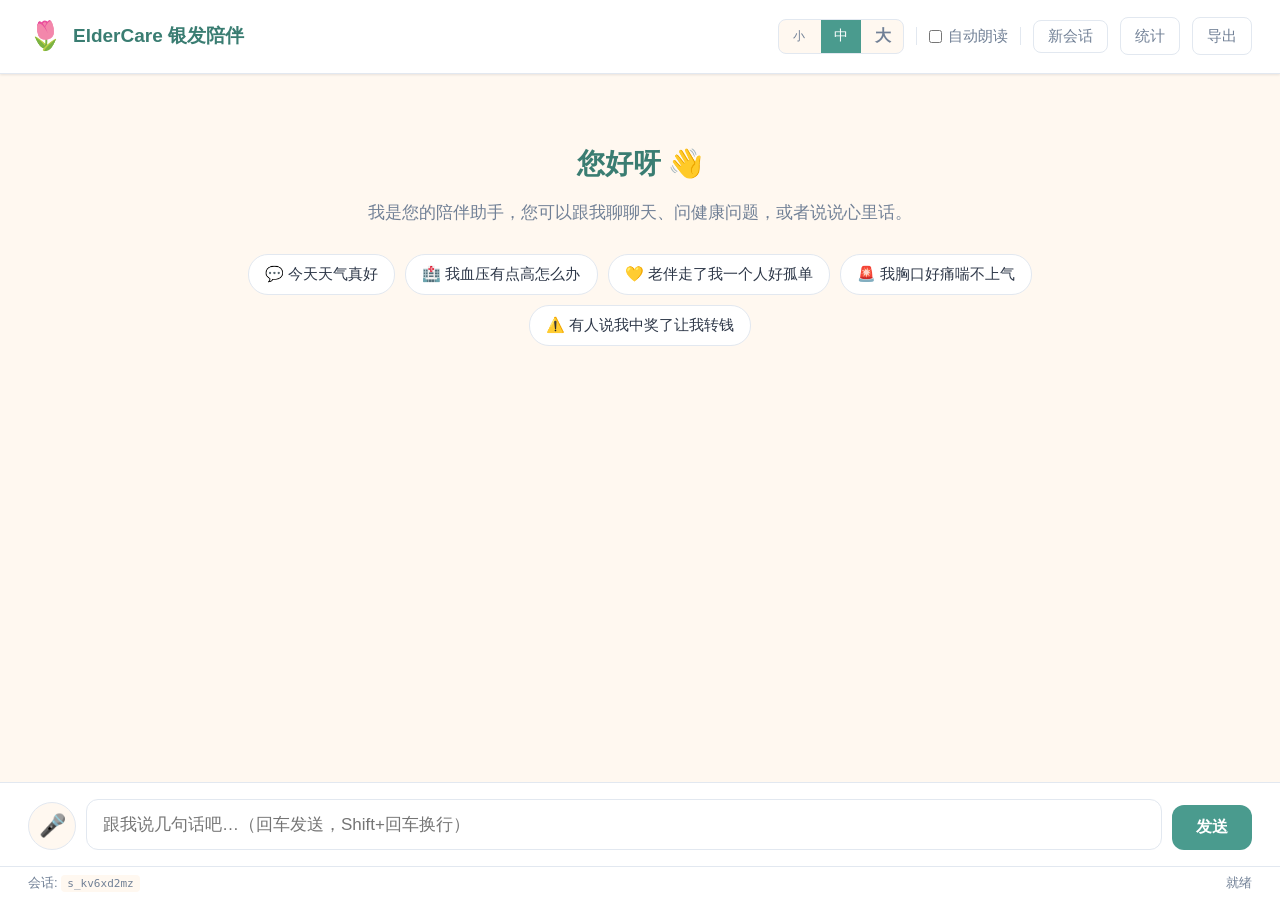
==== static/index.html @ 2fe9c78f "ElderCare 银发陪伴智能体: 初始公开版本" ====
<!DOCTYPE html>
<html lang="zh-CN">
<head>
  <meta charset="UTF-8" />
  <meta name="viewport" content="width=device-width, initial-scale=1.0" />
  <title>ElderCare 银发陪伴智能体</title>
  <link rel="stylesheet" href="/static/style.css" />
</head>
<body>
  <header class="topbar">
    <div class="brand">
      <span class="brand-emoji">🌷</span>
      <span class="brand-name">ElderCare 银发陪伴</span>
    </div>
    <div class="topbar-actions">
      <div class="font-toggle" role="group" aria-label="字号">
        <button data-size="15" title="小字号">小</button>
        <button data-size="17" class="active" title="标准">中</button>
        <button data-size="21" title="大字号">大</button>
      </div>
      <span class="sep"></span>
      <label class="toggle">
        <input type="checkbox" id="autoSpeak" />
        <span>自动朗读</span>
      </label>
      <span class="sep"></span>
      <button class="btn-ghost" id="resetBtn" title="开始新会话">新会话</button>
      <a class="btn-ghost" href="/admin/stats" target="_blank">统计</a>
      <a class="btn-ghost" href="/admin/export_excel" target="_blank">导出</a>
    </div>
  </header>

  <main class="chat-area" id="chatArea">
    <div class="welcome">
      <h1>您好呀 👋</h1>
      <p>我是您的陪伴助手，您可以跟我聊聊天、问健康问题，或者说说心里话。</p>
      <div class="examples">
        <button class="example-chip" data-msg="今天天气真好">💬 今天天气真好</button>
        <button class="example-chip" data-msg="我血压有点高怎么办">🏥 我血压有点高怎么办</button>
        <button class="example-chip" data-msg="老伴走了我一个人好孤单">💛 老伴走了我一个人好孤单</button>
        <button class="example-chip" data-msg="我胸口好痛喘不上气">🚨 我胸口好痛喘不上气</button>
        <button class="example-chip" data-msg="有人打电话说我中奖了让我转5000块手续费">⚠️ 有人说我中奖了让我转钱</button>
      </div>
    </div>
  </main>

  <footer class="composer">
    <button class="mic-btn" id="micBtn" title="按住说话">
      <span id="micIcon">🎤</span>
    </button>
    <textarea
      id="input"
      placeholder="跟我说几句话吧…（回车发送，Shift+回车换行）"
      rows="1"
    ></textarea>
    <button class="send-btn" id="sendBtn">发送</button>
  </footer>

  <div class="status-bar">
    <span>会话: <code id="sessionLabel">-</code></span>
    <span id="statusText">就绪</span>
  </div>

  <script src="/static/app.js"></script>
</body>
</html>
---- static/style.css ----
/* ============ 全局 ============ */
:root {
  --bg: #FFF8F0;
  --surface: #FFFFFF;
  --primary: #4A9B8E;
  --primary-dark: #3A7D72;
  --text: #2D3748;
  --text-soft: #718096;
  --border: #E2E8F0;
  --user-bubble: #DDF1ED;
  --shadow-sm: 0 1px 2px rgba(0,0,0,0.04), 0 1px 3px rgba(0,0,0,0.06);
  --shadow-md: 0 4px 6px rgba(0,0,0,0.05), 0 10px 15px rgba(0,0,0,0.08);

  /* 五类意图配色 */
  --c-chat: #94A3B8;
  --c-health: #3B82F6;
  --c-psych-low: #8B5CF6;
  --c-psych-mid: #A855F7;
  --c-psych-high: #DC2626;
  --c-emergency: #EF4444;
  --c-fraud: #F97316;

  /* 用户可调字号（小/中/大切换） */
  --reading-size: 17px;
}

* { box-sizing: border-box; margin: 0; padding: 0; }

body {
  background: var(--bg);
  color: var(--text);
  font-family: -apple-system, BlinkMacSystemFont, "PingFang SC", "Microsoft YaHei", sans-serif;
  font-size: var(--reading-size);
  line-height: 1.6;
  height: 100vh;
  display: flex;
  flex-direction: column;
}

button { font-family: inherit; cursor: pointer; border: none; background: none; }
code { font-family: ui-monospace, "SF Mono", "Cascadia Code", monospace; font-size: 0.85em; }

/* ============ 顶部栏 ============ */
.topbar {
  display: flex;
  align-items: center;
  justify-content: space-between;
  padding: 14px 28px;
  background: var(--surface);
  border-bottom: 1px solid var(--border);
  box-shadow: var(--shadow-sm);
  flex-shrink: 0;
}

.brand { display: flex; align-items: center; gap: 10px; }
.brand-emoji { font-size: 28px; }
.brand-name { font-size: 19px; font-weight: 600; color: var(--primary-dark); }

.topbar-actions { display: flex; align-items: center; gap: 12px; }
.toggle { display: flex; align-items: center; gap: 6px; color: var(--text-soft); font-size: 15px; user-select: none; cursor: pointer; }
.sep { width: 1px; height: 18px; background: var(--border); }

.btn-ghost {
  padding: 6px 14px;
  border: 1px solid var(--border);
  border-radius: 8px;
  color: var(--text-soft);
  text-decoration: none;
  font-size: 15px;
  transition: all 0.15s;
}
.btn-ghost:hover { background: var(--bg); color: var(--primary); border-color: var(--primary); }

/* ============ 聊天区 ============ */
.chat-area {
  flex: 1;
  overflow-y: auto;
  padding: 28px;
  max-width: 900px;
  width: 100%;
  margin: 0 auto;
}

.welcome {
  text-align: center;
  padding: 40px 20px;
}
.welcome h1 { font-size: calc(var(--reading-size) * 1.65); color: var(--primary-dark); margin-bottom: 12px; }
.welcome p { font-size: var(--reading-size); color: var(--text-soft); margin-bottom: 28px; }
.examples { display: flex; flex-wrap: wrap; gap: 10px; justify-content: center; }
.example-chip {
  padding: 10px 16px;
  background: var(--surface);
  border: 1px solid var(--border);
  border-radius: 20px;
  color: var(--text);
  font-size: calc(var(--reading-size) - 2px);
  transition: all 0.15s;
}
.example-chip:hover { border-color: var(--primary); color: var(--primary); box-shadow: var(--shadow-sm); }

/* 单条消息 */
.msg { display: flex; gap: 12px; margin-bottom: 24px; }
.msg.user { flex-direction: row-reverse; }
.avatar {
  width: 40px; height: 40px; flex-shrink: 0;
  border-radius: 50%;
  background: var(--surface);
  display: flex; align-items: center; justify-content: center;
  font-size: 22px;
  box-shadow: var(--shadow-sm);
}
.bubble {
  max-width: 75%;
  padding: 14px 18px;
  border-radius: 16px;
  background: var(--surface);
  box-shadow: var(--shadow-sm);
  word-break: break-word;
  white-space: pre-wrap;
}
.msg.user .bubble { background: var(--user-bubble); }

/* 意图徽章 */
.intent-row { display: flex; flex-wrap: wrap; gap: 8px; margin-bottom: 8px; align-items: center; }
.badge {
  display: inline-flex; align-items: center; gap: 4px;
  padding: 3px 10px;
  border-radius: 999px;
  font-size: 13px;
  font-weight: 600;
  color: white;
}
.badge.CHAT      { background: var(--c-chat); }
.badge.HEALTH    { background: var(--c-health); }
.badge.PSYCH     { background: var(--c-psych-low); }
.badge.PSYCH.mid { background: var(--c-psych-mid); }
.badge.PSYCH.high { background: var(--c-psych-high); }
.badge.EMERGENCY { background: var(--c-emergency); }
.badge.FRAUD     { background: var(--c-fraud); }

.log-tag {
  font-size: 12px;
  padding: 2px 8px;
  border-radius: 6px;
  font-weight: 600;
}
.log-tag.INFO  { background: #E5E7EB; color: #4B5563; }
.log-tag.WARN  { background: #FEF3C7; color: #92400E; }
.log-tag.ALERT { background: #FEE2E2; color: #B91C1C; }

.alert-banner {
  margin-bottom: 8px;
  padding: 8px 12px;
  background: #FEF2F2;
  color: #B91C1C;
  border-left: 3px solid var(--c-emergency);
  border-radius: 6px;
  font-size: 14px;
}

/* 检索结果折叠 */
.retrieved {
  margin-top: 10px;
  border-top: 1px dashed var(--border);
  padding-top: 8px;
}
.retrieved summary {
  cursor: pointer;
  color: var(--text-soft);
  font-size: 13px;
  user-select: none;
  list-style: none;
}
.retrieved summary::before { content: "▸ "; }
.retrieved[open] summary::before { content: "▾ "; }
.retrieved-item {
  margin-top: 8px;
  padding: 8px 10px;
  background: #F8FAFC;
  border-radius: 6px;
  font-size: 14px;
  color: var(--text-soft);
  max-height: 240px;
  overflow-y: auto;
  white-space: pre-wrap;
  word-break: break-word;
  line-height: 1.55;
}
.retrieved-item.citation-flash { max-height: none; }  /* 被引用跳转时撑开看全 */
.retrieved-item .dist { font-size: 12px; color: #94A3B8; margin-left: 6px; }

/* 流式光标 */
.cursor { display: inline-block; width: 2px; height: 1em; background: var(--primary); animation: blink 1s infinite; vertical-align: middle; margin-left: 1px; }
@keyframes blink { 50% { opacity: 0; } }

/* 引用徽章 */
.citation {
  display: inline-block;
  cursor: pointer;
  color: white;
  background: var(--primary);
  font-size: 0.72em;
  font-weight: 700;
  padding: 1px 7px;
  border-radius: 10px;
  margin: 0 2px;
  vertical-align: 2px;
  line-height: 1.4;
  transition: transform 0.15s, background 0.15s;
  user-select: none;
}
.citation:hover {
  background: var(--primary-dark);
  transform: scale(1.1);
}

/* 引用跳转后片段闪烁高亮 */
.retrieved-item.citation-flash {
  animation: flashHighlight 1.5s ease-out;
}
@keyframes flashHighlight {
  0%   { background: #FFF3CD; box-shadow: 0 0 0 3px #FFD966; }
  100% { background: #F8FAFC; box-shadow: none; }
}

/* ============ 输入区 ============ */
.composer {
  display: flex;
  gap: 10px;
  align-items: flex-end;
  padding: 16px 28px;
  background: var(--surface);
  border-top: 1px solid var(--border);
  flex-shrink: 0;
}

.mic-btn {
  width: 48px; height: 48px;
  border-radius: 50%;
  background: var(--bg);
  border: 1px solid var(--border);
  font-size: 22px;
  display: flex; align-items: center; justify-content: center;
  transition: all 0.15s;
  flex-shrink: 0;
}
.mic-btn:hover { background: var(--user-bubble); }
.mic-btn.recording { background: var(--c-emergency); border-color: var(--c-emergency); animation: pulse 1s infinite; }
@keyframes pulse { 0%, 100% { box-shadow: 0 0 0 0 rgba(239, 68, 68, 0.5); } 50% { box-shadow: 0 0 0 8px rgba(239, 68, 68, 0); } }

textarea#input {
  flex: 1;
  border: 1px solid var(--border);
  border-radius: 12px;
  padding: 12px 16px;
  font-size: var(--reading-size);
  font-family: inherit;
  resize: none;
  max-height: 120px;
  line-height: 1.5;
  outline: none;
  transition: border-color 0.15s;
}
textarea#input:focus { border-color: var(--primary); }

.send-btn {
  padding: 12px 24px;
  background: var(--primary);
  color: white;
  border-radius: 12px;
  font-size: 16px;
  font-weight: 600;
  transition: background 0.15s;
  flex-shrink: 0;
}
.send-btn:hover { background: var(--primary-dark); }
.send-btn:disabled { background: var(--text-soft); cursor: not-allowed; opacity: 0.6; }

/* ============ 状态栏 ============ */
.status-bar {
  display: flex;
  justify-content: space-between;
  padding: 6px 28px;
  background: var(--surface);
  border-top: 1px solid var(--border);
  font-size: 13px;
  color: var(--text-soft);
  flex-shrink: 0;
}
.status-bar code { background: var(--bg); padding: 2px 6px; border-radius: 4px; }

/* ============ 字号切换 ============ */
.font-toggle {
  display: inline-flex;
  gap: 2px;
  border: 1px solid var(--border);
  border-radius: 8px;
  overflow: hidden;
  background: var(--bg);
}
.font-toggle button {
  padding: 6px 10px;
  font-size: 14px;
  color: var(--text-soft);
  background: transparent;
  transition: all 0.15s;
  min-width: 40px;
}
.font-toggle button:hover { background: var(--surface); color: var(--primary); }
.font-toggle button.active {
  background: var(--primary);
  color: white;
}
.font-toggle button:nth-child(1) { font-size: 12px; }
.font-toggle button:nth-child(2) { font-size: 14px; }
.font-toggle button:nth-child(3) { font-size: 16px; font-weight: 600; }

/* ============ 响应式 / 手机适配 ============ */
@media (max-width: 720px) {
  .topbar {
    padding: 10px 14px;
    flex-direction: column;
    gap: 10px;
    align-items: stretch;
  }
  .brand { justify-content: center; }
  .brand-name { font-size: 17px; }
  .topbar-actions {
    justify-content: center;
    flex-wrap: wrap;
    gap: 8px;
  }
  .sep { display: none; }

  .chat-area { padding: 16px; }
  .welcome { padding: 24px 8px; }
  .welcome h1 { font-size: calc(var(--reading-size) * 1.4); }
  .examples { flex-direction: column; align-items: stretch; }
  .example-chip { width: 100%; text-align: left; }

  .msg { gap: 8px; margin-bottom: 16px; }
  .avatar { width: 36px; height: 36px; font-size: 20px; }
  .bubble { max-width: 82%; padding: 12px 14px; }

  .composer { padding: 10px 12px; gap: 8px; }
  .mic-btn { width: 44px; height: 44px; font-size: 20px; }
  textarea#input { padding: 10px 12px; }
  .send-btn { padding: 10px 16px; font-size: 15px; }

  .status-bar { padding: 4px 14px; font-size: 12px; }
  .status-bar span:first-child { display: none; } /* 隐藏 session 标签节省空间 */
}

@media (max-width: 420px) {
  .toggle span { display: none; }   /* 自动朗读文字隐去，只剩 checkbox */
  .btn-ghost { padding: 5px 10px; font-size: 13px; }
  .font-toggle button { min-width: 32px; padding: 5px 8px; }
}
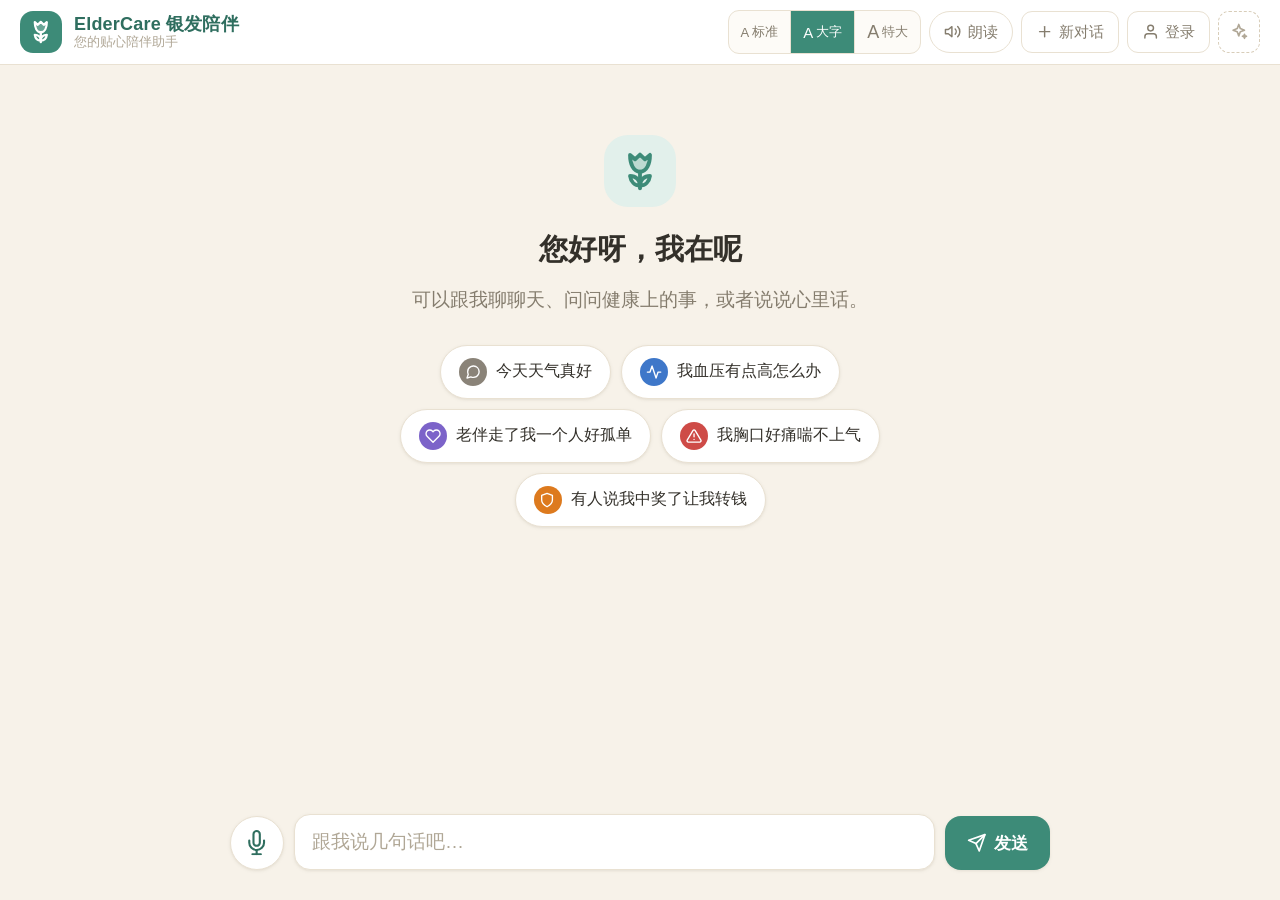
==== commit ec4f76a7: "v0.2: 登录+历史+demo账号、执行轨迹、对比模式、仪表盘、Qwen、多轮检索改写 - 意图分类带对话历史，同时输出 standalone 检索改写（追问不掉链） - 检索/rerank CPU" ====
--- a/static/index.html
+++ b/static/index.html
@@ -7,58 +7,208 @@
   <link rel="stylesheet" href="/static/style.css" />
 </head>
 <body>
-  <header class="topbar">
-    <div class="brand">
-      <span class="brand-emoji">🌷</span>
-      <span class="brand-name">ElderCare 银发陪伴</span>
+  <!-- ============ SVG 图标库（统一描边风格，替代 emoji） ============ -->
+  <svg xmlns="http://www.w3.org/2000/svg" style="display:none" aria-hidden="true">
+    <symbol id="i-blossom" viewBox="0 0 24 24" fill="none" stroke="currentColor" stroke-width="2" stroke-linecap="round" stroke-linejoin="round">
+      <path fill="currentColor" fill-opacity="0.22" d="M6.8 3.6 L9.4 5.9 L12 3.4 L14.6 5.9 L17.2 3.6 C17.2 8.2 15.5 12.4 12 12.4 C8.5 12.4 6.8 8.2 6.8 3.6 Z"/>
+      <path d="M12 12.4 V21"/>
+      <path d="M12 19.6 C12 16.7 9.8 14.6 6.8 14.6 C7.2 17.5 9.2 19.6 12 19.6 Z"/>
+      <path d="M12 19.6 C12 16.7 14.2 14.6 17.2 14.6 C16.8 17.5 14.8 19.6 12 19.6 Z"/>
+    </symbol>
+    <symbol id="i-user" viewBox="0 0 24 24" fill="none" stroke="currentColor" stroke-width="2" stroke-linecap="round" stroke-linejoin="round">
+      <path d="M20 21v-2a4 4 0 0 0-4-4H8a4 4 0 0 0-4 4v2"/><circle cx="12" cy="7" r="4"/>
+    </symbol>
+    <symbol id="i-mic" viewBox="0 0 24 24" fill="none" stroke="currentColor" stroke-width="2" stroke-linecap="round" stroke-linejoin="round">
+      <path d="M12 1a3 3 0 0 0-3 3v8a3 3 0 0 0 6 0V4a3 3 0 0 0-3-3z"/><path d="M19 10v2a7 7 0 0 1-14 0v-2"/><line x1="12" y1="19" x2="12" y2="23"/><line x1="8" y1="23" x2="16" y2="23"/>
+    </symbol>
+    <symbol id="i-send" viewBox="0 0 24 24" fill="none" stroke="currentColor" stroke-width="2" stroke-linecap="round" stroke-linejoin="round">
+      <line x1="22" y1="2" x2="11" y2="13"/><polygon points="22 2 15 22 11 13 2 9 22 2"/>
+    </symbol>
+    <symbol id="i-plus" viewBox="0 0 24 24" fill="none" stroke="currentColor" stroke-width="2" stroke-linecap="round" stroke-linejoin="round">
+      <line x1="12" y1="5" x2="12" y2="19"/><line x1="5" y1="12" x2="19" y2="12"/>
+    </symbol>
+    <symbol id="i-clock" viewBox="0 0 24 24" fill="none" stroke="currentColor" stroke-width="2" stroke-linecap="round" stroke-linejoin="round">
+      <circle cx="12" cy="12" r="10"/><polyline points="12 6 12 12 16 14"/>
+    </symbol>
+    <symbol id="i-logout" viewBox="0 0 24 24" fill="none" stroke="currentColor" stroke-width="2" stroke-linecap="round" stroke-linejoin="round">
+      <path d="M9 21H5a2 2 0 0 1-2-2V5a2 2 0 0 1 2-2h4"/><polyline points="16 17 21 12 16 7"/><line x1="21" y1="12" x2="9" y2="12"/>
+    </symbol>
+    <symbol id="i-close" viewBox="0 0 24 24" fill="none" stroke="currentColor" stroke-width="2" stroke-linecap="round" stroke-linejoin="round">
+      <line x1="18" y1="6" x2="6" y2="18"/><line x1="6" y1="6" x2="18" y2="18"/>
+    </symbol>
+    <symbol id="i-speaker" viewBox="0 0 24 24" fill="none" stroke="currentColor" stroke-width="2" stroke-linecap="round" stroke-linejoin="round">
+      <polygon points="11 5 6 9 2 9 2 15 6 15 11 19 11 5"/><path d="M19.07 4.93a10 10 0 0 1 0 14.14"/><path d="M15.54 8.46a5 5 0 0 1 0 7.07"/>
+    </symbol>
+    <symbol id="i-chart" viewBox="0 0 24 24" fill="none" stroke="currentColor" stroke-width="2" stroke-linecap="round" stroke-linejoin="round">
+      <line x1="18" y1="20" x2="18" y2="10"/><line x1="12" y1="20" x2="12" y2="4"/><line x1="6" y1="20" x2="6" y2="14"/>
+    </symbol>
+    <symbol id="i-download" viewBox="0 0 24 24" fill="none" stroke="currentColor" stroke-width="2" stroke-linecap="round" stroke-linejoin="round">
+      <path d="M21 15v4a2 2 0 0 1-2 2H5a2 2 0 0 1-2-2v-4"/><polyline points="7 10 12 15 17 10"/><line x1="12" y1="15" x2="12" y2="3"/>
+    </symbol>
+    <symbol id="i-alert" viewBox="0 0 24 24" fill="none" stroke="currentColor" stroke-width="2" stroke-linecap="round" stroke-linejoin="round">
+      <path d="M10.29 3.86L1.82 18a2 2 0 0 0 1.71 3h16.94a2 2 0 0 0 1.71-3L13.71 3.86a2 2 0 0 0-3.42 0z"/><line x1="12" y1="9" x2="12" y2="13"/><line x1="12" y1="17" x2="12.01" y2="17"/>
+    </symbol>
+    <symbol id="i-shield" viewBox="0 0 24 24" fill="none" stroke="currentColor" stroke-width="2" stroke-linecap="round" stroke-linejoin="round">
+      <path d="M12 22s8-4 8-10V5l-8-3-8 3v7c0 6 8 10 8 10z"/>
+    </symbol>
+    <symbol id="i-heart" viewBox="0 0 24 24" fill="none" stroke="currentColor" stroke-width="2" stroke-linecap="round" stroke-linejoin="round">
+      <path d="M20.84 4.61a5.5 5.5 0 0 0-7.78 0L12 5.67l-1.06-1.06a5.5 5.5 0 0 0-7.78 7.78l1.06 1.06L12 21.23l7.78-7.78 1.06-1.06a5.5 5.5 0 0 0 0-7.78z"/>
+    </symbol>
+    <symbol id="i-pulse" viewBox="0 0 24 24" fill="none" stroke="currentColor" stroke-width="2" stroke-linecap="round" stroke-linejoin="round">
+      <polyline points="22 12 18 12 15 21 9 3 6 12 2 12"/>
+    </symbol>
+    <symbol id="i-message" viewBox="0 0 24 24" fill="none" stroke="currentColor" stroke-width="2" stroke-linecap="round" stroke-linejoin="round">
+      <path d="M21 11.5a8.38 8.38 0 0 1-.9 3.8 8.5 8.5 0 0 1-7.6 4.7 8.38 8.38 0 0 1-3.8-.9L3 21l1.9-5.7a8.38 8.38 0 0 1-.9-3.8 8.5 8.5 0 0 1 4.7-7.6 8.38 8.38 0 0 1 3.8-.9h.5a8.48 8.48 0 0 1 8 8v.5z"/>
+    </symbol>
+    <symbol id="i-sparkles" viewBox="0 0 24 24" fill="none" stroke="currentColor" stroke-width="2" stroke-linecap="round" stroke-linejoin="round">
+      <path d="M12 3l1.9 5.1L19 10l-5.1 1.9L12 17l-1.9-5.1L5 10l5.1-1.9L12 3z"/><path d="M19 15l.7 1.8 1.8.7-1.8.7L19 20l-.7-1.8-1.8-.7 1.8-.7L19 15z"/>
+    </symbol>
+    <symbol id="i-columns" viewBox="0 0 24 24" fill="none" stroke="currentColor" stroke-width="2" stroke-linecap="round" stroke-linejoin="round">
+      <rect x="3" y="3" width="18" height="18" rx="2"/><line x1="12" y1="3" x2="12" y2="21"/>
+    </symbol>
+    <symbol id="i-route" viewBox="0 0 24 24" fill="none" stroke="currentColor" stroke-width="2" stroke-linecap="round" stroke-linejoin="round">
+      <line x1="6" y1="3" x2="6" y2="15"/><circle cx="18" cy="6" r="3"/><circle cx="6" cy="18" r="3"/><path d="M18 9a9 9 0 0 1-9 9"/>
+    </symbol>
+    <symbol id="i-book" viewBox="0 0 24 24" fill="none" stroke="currentColor" stroke-width="2" stroke-linecap="round" stroke-linejoin="round">
+      <path d="M2 3h6a4 4 0 0 1 4 4v14a3 3 0 0 0-3-3H2z"/><path d="M22 3h-6a4 4 0 0 0-4 4v14a3 3 0 0 1 3-3h7z"/>
+    </symbol>
+    <symbol id="i-chevron" viewBox="0 0 24 24" fill="none" stroke="currentColor" stroke-width="2" stroke-linecap="round" stroke-linejoin="round">
+      <polyline points="6 9 12 15 18 9"/>
+    </symbol>
+    <symbol id="i-check" viewBox="0 0 24 24" fill="none" stroke="currentColor" stroke-width="2" stroke-linecap="round" stroke-linejoin="round">
+      <polyline points="20 6 9 17 4 12"/>
+    </symbol>
+    <symbol id="i-moon" viewBox="0 0 24 24" fill="none" stroke="currentColor" stroke-width="2" stroke-linecap="round" stroke-linejoin="round">
+      <path d="M21 12.79A9 9 0 1 1 11.21 3 7 7 0 0 0 21 12.79z"/>
+    </symbol>
+  </svg>
+
+  <div class="app">
+    <!-- ============ 顶栏 ============ -->
+    <header class="topbar">
+      <div class="brand">
+        <span class="brand-mark"><svg class="icon"><use href="#i-blossom"/></svg></span>
+        <div class="brand-text">
+          <span class="brand-name">ElderCare 银发陪伴</span>
+          <span class="brand-sub">您的贴心陪伴助手</span>
+        </div>
+      </div>
+      <div class="topbar-actions">
+        <div class="font-toggle" role="group" aria-label="字号">
+          <button data-size="17" title="标准字号"><span style="font-size:13px">A</span>标准</button>
+          <button data-size="19" class="active" title="大字号"><span style="font-size:15px">A</span>大字</button>
+          <button data-size="22" title="特大字号"><span style="font-size:18px">A</span>特大</button>
+        </div>
+        <button class="pill-toggle" id="autoSpeakBtn" title="自动朗读回复" aria-pressed="false">
+          <svg class="icon"><use href="#i-speaker"/></svg><span>朗读</span>
+        </button>
+        <button class="btn-ghost" id="resetBtn" title="开始新对话">
+          <svg class="icon"><use href="#i-plus"/></svg><span>新对话</span>
+        </button>
+        <button class="btn-ghost" id="historyBtn" title="历史对话" hidden>
+          <svg class="icon"><use href="#i-clock"/></svg><span>历史</span>
+        </button>
+        <button class="btn-ghost" id="loginBtn" title="登录账号">
+          <svg class="icon"><use href="#i-user"/></svg><span>登录</span>
+        </button>
+        <div class="user-chip" id="userChip" hidden>
+          <span class="user-avatar"><svg class="icon"><use href="#i-user"/></svg></span>
+          <span id="userName"></span>
+          <button id="logoutBtn" title="退出登录"><svg class="icon"><use href="#i-logout"/></svg></button>
+        </div>
+        <button class="demo-toggle" id="demoBtn" title="演示模式：展示 Agent 内部工作过程" aria-pressed="false">
+          <svg class="icon"><use href="#i-sparkles"/></svg>
+        </button>
+      </div>
+    </header>
+
+    <!-- ============ 演示工具条（默认隐藏） ============ -->
+    <div class="demo-bar" id="demoBar" hidden>
+      <span class="demo-bar-label"><svg class="icon"><use href="#i-sparkles"/></svg>演示模式</span>
+      <button class="demo-chip" id="traceToggle" aria-pressed="true">
+        <svg class="icon"><use href="#i-route"/></svg>执行轨迹
+      </button>
+      <button class="demo-chip" id="compareToggle" aria-pressed="false">
+        <svg class="icon"><use href="#i-columns"/></svg>对比模式
+      </button>
+      <a class="demo-chip" href="/admin" target="_blank">
+        <svg class="icon"><use href="#i-chart"/></svg>仪表盘
+      </a>
+      <a class="demo-chip" href="/admin/export_excel" target="_blank">
+        <svg class="icon"><use href="#i-download"/></svg>导出记录
+      </a>
+      <span class="demo-session">会话 <code id="sessionLabel">-</code></span>
     </div>
-    <div class="topbar-actions">
-      <div class="font-toggle" role="group" aria-label="字号">
-        <button data-size="15" title="小字号">小</button>
-        <button data-size="17" class="active" title="标准">中</button>
-        <button data-size="21" title="大字号">大</button>
-      </div>
-      <span class="sep"></span>
-      <label class="toggle">
-        <input type="checkbox" id="autoSpeak" />
-        <span>自动朗读</span>
-      </label>
-      <span class="sep"></span>
-      <button class="btn-ghost" id="resetBtn" title="开始新会话">新会话</button>
-      <a class="btn-ghost" href="/admin/stats" target="_blank">统计</a>
-      <a class="btn-ghost" href="/admin/export_excel" target="_blank">导出</a>
+
+    <!-- ============ 主体三栏 ============ -->
+    <div class="main">
+      <aside class="sidebar" id="sidebar" hidden>
+        <div class="sidebar-head">
+          <span>历史对话</span>
+          <button id="sidebarClose" title="收起"><svg class="icon"><use href="#i-close"/></svg></button>
+        </div>
+        <div class="conv-list" id="convList"></div>
+      </aside>
+
+      <section class="chat-col">
+        <main class="chat-area" id="chatArea"></main>
+        <footer class="composer">
+          <button class="mic-btn" id="micBtn" title="点一下，说句话">
+            <svg class="icon"><use href="#i-mic"/></svg>
+          </button>
+          <textarea id="input" placeholder="跟我说几句话吧…" rows="1"></textarea>
+          <button class="send-btn" id="sendBtn" title="发送">
+            <svg class="icon"><use href="#i-send"/></svg><span>发送</span>
+          </button>
+        </footer>
+        <div class="status-line" id="statusText"></div>
+      </section>
+
+      <aside class="trace-panel" id="tracePanel" hidden>
+        <div class="trace-head">
+          <svg class="icon"><use href="#i-route"/></svg>
+          <span>Agent 执行轨迹</span>
+        </div>
+        <div class="trace-query" id="traceQuery" hidden></div>
+        <div class="trace-steps" id="traceSteps"></div>
+        <div class="trace-foot">意图分诊 → 双路召回 → RRF 融合 → 精排 → 生成</div>
+      </aside>
     </div>
-  </header>
-
-  <main class="chat-area" id="chatArea">
-    <div class="welcome">
-      <h1>您好呀 👋</h1>
-      <p>我是您的陪伴助手，您可以跟我聊聊天、问健康问题，或者说说心里话。</p>
-      <div class="examples">
-        <button class="example-chip" data-msg="今天天气真好">💬 今天天气真好</button>
-        <button class="example-chip" data-msg="我血压有点高怎么办">🏥 我血压有点高怎么办</button>
-        <button class="example-chip" data-msg="老伴走了我一个人好孤单">💛 老伴走了我一个人好孤单</button>
-        <button class="example-chip" data-msg="我胸口好痛喘不上气">🚨 我胸口好痛喘不上气</button>
-        <button class="example-chip" data-msg="有人打电话说我中奖了让我转5000块手续费">⚠️ 有人说我中奖了让我转钱</button>
-      </div>
+  </div>
+
+  <!-- ============ 登录弹层 ============ -->
+  <div class="modal-backdrop" id="loginModal" hidden>
+    <div class="modal-card" role="dialog" aria-label="登录">
+      <button class="modal-close" id="modalClose"><svg class="icon"><use href="#i-close"/></svg></button>
+      <div class="modal-brand">
+        <span class="brand-mark"><svg class="icon"><use href="#i-blossom"/></svg></span>
+        <h2>欢迎回来</h2>
+        <p>登录后可以保存和回看历史对话</p>
+      </div>
+      <div class="modal-tabs">
+        <button class="active" data-tab="login">登录</button>
+        <button data-tab="register">注册</button>
+      </div>
+      <form id="authForm">
+        <label>用户名
+          <input type="text" id="authUsername" autocomplete="username" placeholder="字母、数字或下划线" required minlength="3" maxlength="20" />
+        </label>
+        <label>密码
+          <input type="password" id="authPassword" autocomplete="current-password" placeholder="至少 6 位" required minlength="6" maxlength="64" />
+        </label>
+        <label id="displayNameRow" hidden>怎么称呼您
+          <input type="text" id="authDisplayName" placeholder="例如：王奶奶（可不填）" maxlength="20" />
+        </label>
+        <p class="auth-error" id="authError" hidden></p>
+        <button type="submit" class="btn-primary" id="authSubmit">登录</button>
+      </form>
+      <div class="modal-divider"><span>或者</span></div>
+      <button class="btn-demo" id="demoLoginBtn">
+        <svg class="icon"><use href="#i-sparkles"/></svg>
+        一键体验演示账号
+      </button>
+      <p class="demo-hint">演示账号预置了一周的陪伴对话记录，可直接查看历史与统计</p>
     </div>
-  </main>
-
-  <footer class="composer">
-    <button class="mic-btn" id="micBtn" title="按住说话">
-      <span id="micIcon">🎤</span>
-    </button>
-    <textarea
-      id="input"
-      placeholder="跟我说几句话吧…（回车发送，Shift+回车换行）"
-      rows="1"
-    ></textarea>
-    <button class="send-btn" id="sendBtn">发送</button>
-  </footer>
-
-  <div class="status-bar">
-    <span>会话: <code id="sessionLabel">-</code></span>
-    <span id="statusText">就绪</span>
   </div>
 
   <script src="/static/app.js"></script>
--- a/static/style.css
+++ b/static/style.css
@@ -1,359 +1,842 @@
-/* ============ 全局 ============ */
+/* ============================================================
+   ElderCare 前端样式 v2
+   设计原则：
+   - 适老化：大字号、大按钮（≥44px 触控目标）、高对比、低视觉噪声
+   - 暖色纸感底 + 白卡片 + 茶青主色，图标统一 2px 描边 SVG
+   - 演示元素（轨迹面板/分数/工具条）默认隐藏，body.demo 才出现
+   ============================================================ */
+
 :root {
-  --bg: #FFF8F0;
+  --bg: #F7F2E9;
   --surface: #FFFFFF;
-  --primary: #4A9B8E;
-  --primary-dark: #3A7D72;
-  --text: #2D3748;
-  --text-soft: #718096;
-  --border: #E2E8F0;
-  --user-bubble: #DDF1ED;
-  --shadow-sm: 0 1px 2px rgba(0,0,0,0.04), 0 1px 3px rgba(0,0,0,0.06);
-  --shadow-md: 0 4px 6px rgba(0,0,0,0.05), 0 10px 15px rgba(0,0,0,0.08);
+  --surface-warm: #FDFBF7;
+  --primary: #3D8B78;
+  --primary-dark: #2F6E5F;
+  --primary-soft: #E2F0EB;
+  --amber: #C98A2D;
+  --amber-soft: #F8EFDD;
+  --text: #33302A;
+  --text-soft: #857D6E;
+  --text-faint: #B0A796;
+  --border: #E9E1D2;
+  --border-strong: #D8CDB9;
+  --danger: #CE4B47;
+  --danger-soft: #FBEBEA;
+
+  --shadow-sm: 0 1px 2px rgba(70, 60, 40, 0.05), 0 1px 4px rgba(70, 60, 40, 0.06);
+  --shadow-md: 0 4px 10px rgba(70, 60, 40, 0.07), 0 12px 28px rgba(70, 60, 40, 0.09);
 
   /* 五类意图配色 */
-  --c-chat: #94A3B8;
-  --c-health: #3B82F6;
-  --c-psych-low: #8B5CF6;
-  --c-psych-mid: #A855F7;
-  --c-psych-high: #DC2626;
-  --c-emergency: #EF4444;
-  --c-fraud: #F97316;
-
-  /* 用户可调字号（小/中/大切换） */
-  --reading-size: 17px;
+  --c-chat: #8A8378;
+  --c-health: #3E77C9;
+  --c-psych: #7C63C9;
+  --c-psych-mid: #6B4FBF;
+  --c-psych-high: #CE4B47;
+  --c-emergency: #CE4B47;
+  --c-fraud: #DD7A1E;
+
+  /* 用户可调字号（标准/大字/特大） */
+  --reading-size: 19px;
 }
 
 * { box-sizing: border-box; margin: 0; padding: 0; }
+
+/* display:flex 等会覆盖 UA 的 [hidden] 规则，这里统一夺回控制权 */
+[hidden] { display: none !important; }
+
+html, body { height: 100%; }
 
 body {
   background: var(--bg);
   color: var(--text);
   font-family: -apple-system, BlinkMacSystemFont, "PingFang SC", "Microsoft YaHei", sans-serif;
   font-size: var(--reading-size);
-  line-height: 1.6;
-  height: 100vh;
-  display: flex;
-  flex-direction: column;
-}
-
-button { font-family: inherit; cursor: pointer; border: none; background: none; }
+  line-height: 1.65;
+}
+
+button { font-family: inherit; cursor: pointer; border: none; background: none; color: inherit; }
 code { font-family: ui-monospace, "SF Mono", "Cascadia Code", monospace; font-size: 0.85em; }
 
-/* ============ 顶部栏 ============ */
+.icon { width: 1.15em; height: 1.15em; flex-shrink: 0; display: inline-block; vertical-align: -0.18em; }
+
+.app { height: 100vh; display: flex; flex-direction: column; }
+
+/* ============ 顶栏 ============ */
 .topbar {
   display: flex;
   align-items: center;
   justify-content: space-between;
-  padding: 14px 28px;
+  gap: 12px;
+  padding: 10px 20px;
   background: var(--surface);
   border-bottom: 1px solid var(--border);
-  box-shadow: var(--shadow-sm);
-  flex-shrink: 0;
-}
-
-.brand { display: flex; align-items: center; gap: 10px; }
-.brand-emoji { font-size: 28px; }
-.brand-name { font-size: 19px; font-weight: 600; color: var(--primary-dark); }
-
-.topbar-actions { display: flex; align-items: center; gap: 12px; }
-.toggle { display: flex; align-items: center; gap: 6px; color: var(--text-soft); font-size: 15px; user-select: none; cursor: pointer; }
-.sep { width: 1px; height: 18px; background: var(--border); }
+  flex-shrink: 0;
+}
+
+.brand { display: flex; align-items: center; gap: 12px; min-width: 0; }
+.brand-mark {
+  width: 42px; height: 42px;
+  border-radius: 13px;
+  background: var(--primary);
+  color: #fff;
+  display: flex; align-items: center; justify-content: center;
+  font-size: 24px;
+  flex-shrink: 0;
+}
+.brand-text { display: flex; flex-direction: column; line-height: 1.25; }
+.brand-name { font-size: 18px; font-weight: 700; color: var(--primary-dark); letter-spacing: 0.2px; }
+.brand-sub { font-size: 12.5px; color: var(--text-faint); }
+
+.topbar-actions { display: flex; align-items: center; gap: 8px; flex-wrap: wrap; justify-content: flex-end; }
 
 .btn-ghost {
-  padding: 6px 14px;
+  display: inline-flex; align-items: center; gap: 6px;
+  padding: 9px 14px;
   border: 1px solid var(--border);
-  border-radius: 8px;
+  border-radius: 11px;
   color: var(--text-soft);
+  background: var(--surface);
   text-decoration: none;
   font-size: 15px;
+  min-height: 42px;
   transition: all 0.15s;
 }
-.btn-ghost:hover { background: var(--bg); color: var(--primary); border-color: var(--primary); }
-
-/* ============ 聊天区 ============ */
+.btn-ghost:hover { color: var(--primary-dark); border-color: var(--primary); background: var(--primary-soft); }
+
+/* 字号切换（分段控件） */
+.font-toggle {
+  display: inline-flex;
+  border: 1px solid var(--border);
+  border-radius: 11px;
+  overflow: hidden;
+  background: var(--surface-warm);
+}
+.font-toggle button {
+  display: inline-flex; align-items: baseline; gap: 3px;
+  padding: 8px 12px;
+  font-size: 13px;
+  color: var(--text-soft);
+  min-height: 42px;
+  align-items: center;
+  transition: all 0.15s;
+}
+.font-toggle button + button { border-left: 1px solid var(--border); }
+.font-toggle button:hover { color: var(--primary-dark); background: var(--primary-soft); }
+.font-toggle button.active { background: var(--primary); color: #fff; }
+
+/* 朗读开关 */
+.pill-toggle {
+  display: inline-flex; align-items: center; gap: 6px;
+  padding: 9px 14px;
+  border: 1px solid var(--border);
+  border-radius: 999px;
+  color: var(--text-soft);
+  background: var(--surface);
+  font-size: 15px;
+  min-height: 42px;
+  transition: all 0.15s;
+}
+.pill-toggle:hover { border-color: var(--primary); color: var(--primary-dark); }
+.pill-toggle[aria-pressed="true"] {
+  background: var(--primary);
+  border-color: var(--primary);
+  color: #fff;
+}
+
+/* 登录后的用户徽标 */
+.user-chip {
+  display: inline-flex; align-items: center; gap: 8px;
+  padding: 5px 6px 5px 6px;
+  border: 1px solid var(--border);
+  border-radius: 999px;
+  background: var(--surface-warm);
+  font-size: 14.5px;
+  color: var(--text);
+}
+.user-avatar {
+  width: 32px; height: 32px;
+  border-radius: 50%;
+  background: var(--amber-soft);
+  color: var(--amber);
+  display: flex; align-items: center; justify-content: center;
+  font-size: 16px;
+}
+.user-chip button {
+  display: flex; align-items: center; justify-content: center;
+  width: 32px; height: 32px;
+  border-radius: 50%;
+  color: var(--text-faint);
+  font-size: 15px;
+}
+.user-chip button:hover { background: var(--danger-soft); color: var(--danger); }
+
+/* 演示模式按钮（刻意低调） */
+.demo-toggle {
+  display: flex; align-items: center; justify-content: center;
+  width: 42px; height: 42px;
+  border-radius: 11px;
+  border: 1px dashed var(--border-strong);
+  color: var(--text-faint);
+  font-size: 17px;
+  transition: all 0.15s;
+}
+.demo-toggle:hover { color: var(--amber); border-color: var(--amber); }
+.demo-toggle[aria-pressed="true"] {
+  background: var(--amber-soft);
+  border: 1px solid var(--amber);
+  color: var(--amber);
+}
+
+/* ============ 演示工具条 ============ */
+.demo-bar {
+  display: flex;
+  align-items: center;
+  gap: 8px;
+  padding: 7px 20px;
+  background: var(--amber-soft);
+  border-bottom: 1px solid var(--border);
+  font-size: 13.5px;
+  flex-shrink: 0;
+  flex-wrap: wrap;
+}
+.demo-bar-label {
+  display: inline-flex; align-items: center; gap: 5px;
+  color: var(--amber);
+  font-weight: 700;
+  font-size: 13px;
+  margin-right: 4px;
+}
+.demo-chip {
+  display: inline-flex; align-items: center; gap: 5px;
+  padding: 5px 12px;
+  border-radius: 999px;
+  border: 1px solid var(--border-strong);
+  background: var(--surface);
+  color: var(--text-soft);
+  font-size: 13.5px;
+  text-decoration: none;
+  transition: all 0.15s;
+}
+.demo-chip:hover { color: var(--primary-dark); border-color: var(--primary); }
+.demo-chip[aria-pressed="true"] {
+  background: var(--primary);
+  border-color: var(--primary);
+  color: #fff;
+}
+.demo-session { margin-left: auto; color: var(--text-faint); font-size: 12.5px; }
+.demo-session code { background: var(--surface); padding: 2px 7px; border-radius: 6px; }
+
+/* ============ 主体三栏 ============ */
+.main {
+  flex: 1;
+  display: flex;
+  min-height: 0;
+}
+
+/* ---- 历史侧栏 ---- */
+.sidebar {
+  width: 272px;
+  flex-shrink: 0;
+  background: var(--surface);
+  border-right: 1px solid var(--border);
+  display: flex;
+  flex-direction: column;
+  min-height: 0;
+}
+.sidebar-head {
+  display: flex; align-items: center; justify-content: space-between;
+  padding: 14px 16px 10px;
+  font-size: 15px;
+  font-weight: 700;
+  color: var(--text-soft);
+}
+.sidebar-head button {
+  display: flex; align-items: center; justify-content: center;
+  width: 30px; height: 30px; border-radius: 8px;
+  color: var(--text-faint); font-size: 14px;
+}
+.sidebar-head button:hover { background: var(--bg); color: var(--text); }
+.conv-list { flex: 1; overflow-y: auto; padding: 0 10px 14px; }
+.conv-item {
+  width: 100%;
+  text-align: left;
+  padding: 11px 12px;
+  border-radius: 12px;
+  margin-bottom: 4px;
+  transition: background 0.15s;
+  display: block;
+}
+.conv-item:hover { background: var(--bg); }
+.conv-item.active { background: var(--primary-soft); }
+.conv-title {
+  font-size: 15px;
+  color: var(--text);
+  white-space: nowrap; overflow: hidden; text-overflow: ellipsis;
+  margin-bottom: 2px;
+}
+.conv-meta { font-size: 12.5px; color: var(--text-faint); display: flex; gap: 8px; }
+.conv-empty { text-align: center; color: var(--text-faint); font-size: 14px; padding: 30px 10px; }
+
+/* ---- 聊天列 ---- */
+.chat-col {
+  flex: 1;
+  display: flex;
+  flex-direction: column;
+  min-width: 0;
+  min-height: 0;
+}
+
 .chat-area {
   flex: 1;
   overflow-y: auto;
-  padding: 28px;
-  max-width: 900px;
-  width: 100%;
-  margin: 0 auto;
-}
-
+  padding: 26px 24px 10px;
+}
+.chat-inner { max-width: 820px; margin: 0 auto; }
+
+/* 欢迎卡 */
 .welcome {
   text-align: center;
-  padding: 40px 20px;
-}
-.welcome h1 { font-size: calc(var(--reading-size) * 1.65); color: var(--primary-dark); margin-bottom: 12px; }
-.welcome p { font-size: var(--reading-size); color: var(--text-soft); margin-bottom: 28px; }
-.examples { display: flex; flex-wrap: wrap; gap: 10px; justify-content: center; }
+  padding: 44px 20px 30px;
+  max-width: 820px;
+  margin: 0 auto;
+}
+.welcome-mark {
+  width: 72px; height: 72px;
+  margin: 0 auto 18px;
+  border-radius: 24px;
+  background: var(--primary-soft);
+  color: var(--primary);
+  display: flex; align-items: center; justify-content: center;
+  font-size: 40px;
+}
+.welcome h1 { font-size: calc(var(--reading-size) * 1.55); color: var(--text); margin-bottom: 10px; font-weight: 700; }
+.welcome p { font-size: var(--reading-size); color: var(--text-soft); margin-bottom: 30px; }
+.examples { display: flex; flex-wrap: wrap; gap: 10px; justify-content: center; max-width: 640px; margin: 0 auto; }
 .example-chip {
-  padding: 10px 16px;
+  display: inline-flex; align-items: center; gap: 9px;
+  padding: 12px 18px;
   background: var(--surface);
   border: 1px solid var(--border);
-  border-radius: 20px;
+  border-radius: 999px;
   color: var(--text);
-  font-size: calc(var(--reading-size) - 2px);
+  font-size: calc(var(--reading-size) - 3px);
+  box-shadow: var(--shadow-sm);
   transition: all 0.15s;
 }
-.example-chip:hover { border-color: var(--primary); color: var(--primary); box-shadow: var(--shadow-sm); }
-
-/* 单条消息 */
-.msg { display: flex; gap: 12px; margin-bottom: 24px; }
+.example-chip:hover { border-color: var(--primary); color: var(--primary-dark); transform: translateY(-1px); box-shadow: var(--shadow-md); }
+.chip-dot {
+  width: 28px; height: 28px;
+  border-radius: 50%;
+  display: inline-flex; align-items: center; justify-content: center;
+  font-size: 14px;
+  color: #fff;
+  flex-shrink: 0;
+}
+
+/* ---- 消息 ---- */
+.msg { display: flex; gap: 12px; margin: 0 auto 22px; max-width: 820px; }
 .msg.user { flex-direction: row-reverse; }
 .avatar {
-  width: 40px; height: 40px; flex-shrink: 0;
-  border-radius: 50%;
-  background: var(--surface);
-  display: flex; align-items: center; justify-content: center;
-  font-size: 22px;
+  width: 42px; height: 42px; flex-shrink: 0;
+  border-radius: 14px;
+  display: flex; align-items: center; justify-content: center;
+  font-size: 21px;
   box-shadow: var(--shadow-sm);
 }
+.msg.bot .avatar { background: var(--primary); color: #fff; }
+.msg.user .avatar { background: var(--amber-soft); color: var(--amber); border-radius: 50%; }
+
 .bubble {
-  max-width: 75%;
-  padding: 14px 18px;
+  max-width: 78%;
+  padding: 13px 17px;
   border-radius: 16px;
   background: var(--surface);
+  border: 1px solid var(--border);
   box-shadow: var(--shadow-sm);
   word-break: break-word;
-  white-space: pre-wrap;
-}
-.msg.user .bubble { background: var(--user-bubble); }
-
-/* 意图徽章 */
-.intent-row { display: flex; flex-wrap: wrap; gap: 8px; margin-bottom: 8px; align-items: center; }
+  min-width: 0;
+}
+.msg.bot .bubble { border-top-left-radius: 6px; }
+.msg.user .bubble { background: var(--primary-soft); border-color: #CBE4DC; border-top-right-radius: 6px; white-space: pre-wrap; }
+
+/* 消息正文（markdown 渲染） */
+.msg-text p { margin: 0 0 0.55em; }
+.msg-text p:last-child { margin-bottom: 0; }
+.msg-text ul, .msg-text ol { margin: 0.3em 0 0.6em; padding-left: 1.5em; }
+.msg-text li { margin-bottom: 0.25em; }
+.msg-text strong { color: var(--primary-dark); }
+.msg-text code { background: var(--bg); padding: 1px 6px; border-radius: 5px; }
+
+/* 意图徽章行 */
+.intent-row { display: flex; flex-wrap: wrap; gap: 7px; margin-bottom: 9px; align-items: center; }
 .badge {
-  display: inline-flex; align-items: center; gap: 4px;
-  padding: 3px 10px;
+  display: inline-flex; align-items: center; gap: 5px;
+  padding: 3.5px 11px;
   border-radius: 999px;
-  font-size: 13px;
-  font-weight: 600;
+  font-size: 12.5px;
+  font-weight: 700;
   color: white;
-}
+  letter-spacing: 0.3px;
+}
+.badge .icon { width: 1em; height: 1em; }
 .badge.CHAT      { background: var(--c-chat); }
 .badge.HEALTH    { background: var(--c-health); }
-.badge.PSYCH     { background: var(--c-psych-low); }
+.badge.PSYCH     { background: var(--c-psych); }
 .badge.PSYCH.mid { background: var(--c-psych-mid); }
 .badge.PSYCH.high { background: var(--c-psych-high); }
 .badge.EMERGENCY { background: var(--c-emergency); }
 .badge.FRAUD     { background: var(--c-fraud); }
 
 .log-tag {
-  font-size: 12px;
-  padding: 2px 8px;
-  border-radius: 6px;
+  font-size: 11.5px;
+  padding: 2.5px 9px;
+  border-radius: 7px;
+  font-weight: 700;
+  letter-spacing: 0.4px;
+}
+.log-tag.INFO  { background: #EFECE4; color: #7A7264; }
+.log-tag.WARN  { background: #FBF0D3; color: #97690E; }
+.log-tag.ALERT { background: var(--danger-soft); color: var(--danger); }
+
+.alert-banner {
+  display: flex; align-items: center; gap: 8px;
+  margin-bottom: 10px;
+  padding: 9px 13px;
+  background: var(--danger-soft);
+  color: var(--danger);
+  border: 1px solid #F2CFCD;
+  border-radius: 10px;
+  font-size: 14px;
   font-weight: 600;
 }
-.log-tag.INFO  { background: #E5E7EB; color: #4B5563; }
-.log-tag.WARN  { background: #FEF3C7; color: #92400E; }
-.log-tag.ALERT { background: #FEE2E2; color: #B91C1C; }
-
-.alert-banner {
-  margin-bottom: 8px;
-  padding: 8px 12px;
-  background: #FEF2F2;
-  color: #B91C1C;
-  border-left: 3px solid var(--c-emergency);
-  border-radius: 6px;
-  font-size: 14px;
-}
-
-/* 检索结果折叠 */
+
+/* 流式光标 */
+.cursor {
+  display: inline-block; width: 2.5px; height: 1em;
+  background: var(--primary);
+  animation: blink 1s infinite;
+  vertical-align: -0.1em; margin-left: 2px;
+  border-radius: 2px;
+}
+@keyframes blink { 50% { opacity: 0; } }
+
+/* 引用徽章 */
+.citation {
+  display: inline-flex; align-items: center; justify-content: center;
+  cursor: pointer;
+  color: #fff;
+  background: var(--primary);
+  font-size: 0.7em;
+  font-weight: 700;
+  min-width: 1.7em;
+  padding: 1px 6px;
+  border-radius: 999px;
+  margin: 0 2px;
+  vertical-align: 0.25em;
+  line-height: 1.5;
+  user-select: none;
+  transition: transform 0.15s, background 0.15s;
+}
+.citation:hover { background: var(--primary-dark); transform: scale(1.12); }
+.citation.static { cursor: default; }
+
+/* 参考资料 */
 .retrieved {
-  margin-top: 10px;
+  margin-top: 12px;
   border-top: 1px dashed var(--border);
-  padding-top: 8px;
+  padding-top: 9px;
 }
 .retrieved summary {
   cursor: pointer;
   color: var(--text-soft);
-  font-size: 13px;
+  font-size: 13.5px;
   user-select: none;
   list-style: none;
-}
-.retrieved summary::before { content: "▸ "; }
-.retrieved[open] summary::before { content: "▾ "; }
+  display: inline-flex; align-items: center; gap: 6px;
+}
+.retrieved summary::-webkit-details-marker { display: none; }
+.retrieved summary .chev { transition: transform 0.2s; font-size: 12px; }
+.retrieved[open] summary .chev { transform: rotate(180deg); }
 .retrieved-item {
-  margin-top: 8px;
-  padding: 8px 10px;
-  background: #F8FAFC;
-  border-radius: 6px;
-  font-size: 14px;
+  margin-top: 9px;
+  padding: 10px 12px;
+  background: var(--surface-warm);
+  border: 1px solid var(--border);
+  border-radius: 10px;
+  font-size: 13.5px;
   color: var(--text-soft);
-  max-height: 240px;
+  max-height: 200px;
   overflow-y: auto;
   white-space: pre-wrap;
   word-break: break-word;
-  line-height: 1.55;
-}
-.retrieved-item.citation-flash { max-height: none; }  /* 被引用跳转时撑开看全 */
-.retrieved-item .dist { font-size: 12px; color: #94A3B8; margin-left: 6px; }
-
-/* 流式光标 */
-.cursor { display: inline-block; width: 2px; height: 1em; background: var(--primary); animation: blink 1s infinite; vertical-align: middle; margin-left: 1px; }
-@keyframes blink { 50% { opacity: 0; } }
-
-/* 引用徽章 */
-.citation {
-  display: inline-block;
-  cursor: pointer;
-  color: white;
-  background: var(--primary);
-  font-size: 0.72em;
-  font-weight: 700;
-  padding: 1px 7px;
-  border-radius: 10px;
-  margin: 0 2px;
-  vertical-align: 2px;
-  line-height: 1.4;
-  transition: transform 0.15s, background 0.15s;
-  user-select: none;
-}
-.citation:hover {
-  background: var(--primary-dark);
-  transform: scale(1.1);
-}
-
-/* 引用跳转后片段闪烁高亮 */
-.retrieved-item.citation-flash {
-  animation: flashHighlight 1.5s ease-out;
-}
+  line-height: 1.6;
+}
+.retrieved-item strong { color: var(--primary-dark); margin-right: 4px; }
+.ref-meta { display: flex; flex-wrap: wrap; gap: 6px; margin-top: 7px; }
+.ref-chip {
+  font-size: 11.5px;
+  padding: 1.5px 8px;
+  border-radius: 6px;
+  background: var(--bg);
+  color: var(--text-faint);
+  border: 1px solid var(--border);
+  white-space: nowrap;
+}
+.ref-chip.score { display: none; }
+body.demo .ref-chip.score { display: inline-block; }
+
+.retrieved-item.citation-flash { max-height: none; animation: flashHighlight 1.6s ease-out; }
 @keyframes flashHighlight {
-  0%   { background: #FFF3CD; box-shadow: 0 0 0 3px #FFD966; }
-  100% { background: #F8FAFC; box-shadow: none; }
-}
-
-/* ============ 输入区 ============ */
+  0%   { background: #FCF3D7; box-shadow: 0 0 0 3px #E8CE8C; }
+  100% { background: var(--surface-warm); box-shadow: none; }
+}
+
+/* ---- 对比模式 ---- */
+.compare-wrap {
+  display: grid;
+  grid-template-columns: 1fr 1fr;
+  gap: 14px;
+  max-width: 980px;
+  margin: 0 auto 22px;
+}
+.compare-col { min-width: 0; }
+.compare-label {
+  display: inline-flex; align-items: center; gap: 6px;
+  font-size: 12.5px;
+  font-weight: 700;
+  padding: 4px 12px;
+  border-radius: 999px;
+  margin-bottom: 8px;
+}
+.compare-label.agent { background: var(--primary-soft); color: var(--primary-dark); }
+.compare-label.plain { background: #EFECE4; color: var(--text-soft); }
+.compare-wrap .msg { max-width: none; margin-bottom: 0; }
+.compare-wrap .bubble { max-width: 100%; flex: 1; }
+
+/* ---- 输入区 ---- */
 .composer {
   display: flex;
   gap: 10px;
   align-items: flex-end;
-  padding: 16px 28px;
-  background: var(--surface);
-  border-top: 1px solid var(--border);
-  flex-shrink: 0;
-}
-
+  padding: 14px 24px 6px;
+  max-width: 868px;
+  margin: 0 auto;
+  width: 100%;
+  flex-shrink: 0;
+}
 .mic-btn {
-  width: 48px; height: 48px;
+  width: 54px; height: 54px;
   border-radius: 50%;
-  background: var(--bg);
+  background: var(--surface);
   border: 1px solid var(--border);
+  color: var(--primary-dark);
   font-size: 22px;
   display: flex; align-items: center; justify-content: center;
   transition: all 0.15s;
   flex-shrink: 0;
-}
-.mic-btn:hover { background: var(--user-bubble); }
-.mic-btn.recording { background: var(--c-emergency); border-color: var(--c-emergency); animation: pulse 1s infinite; }
-@keyframes pulse { 0%, 100% { box-shadow: 0 0 0 0 rgba(239, 68, 68, 0.5); } 50% { box-shadow: 0 0 0 8px rgba(239, 68, 68, 0); } }
+  box-shadow: var(--shadow-sm);
+}
+.mic-btn:hover { background: var(--primary-soft); border-color: var(--primary); }
+.mic-btn.recording {
+  background: var(--danger);
+  border-color: var(--danger);
+  color: #fff;
+  animation: pulse 1.2s infinite;
+}
+@keyframes pulse {
+  0%, 100% { box-shadow: 0 0 0 0 rgba(206, 75, 71, 0.45); }
+  50% { box-shadow: 0 0 0 10px rgba(206, 75, 71, 0); }
+}
 
 textarea#input {
   flex: 1;
-  border: 1px solid var(--border);
-  border-radius: 12px;
-  padding: 12px 16px;
+  border: 1.5px solid var(--border);
+  border-radius: 16px;
+  padding: 13px 17px;
   font-size: var(--reading-size);
   font-family: inherit;
+  background: var(--surface);
+  color: var(--text);
   resize: none;
-  max-height: 120px;
+  max-height: 132px;
   line-height: 1.5;
   outline: none;
+  box-shadow: var(--shadow-sm);
   transition: border-color 0.15s;
 }
 textarea#input:focus { border-color: var(--primary); }
+textarea#input::placeholder { color: var(--text-faint); }
 
 .send-btn {
-  padding: 12px 24px;
+  display: inline-flex; align-items: center; gap: 7px;
+  padding: 0 22px;
+  height: 54px;
   background: var(--primary);
   color: white;
+  border-radius: 16px;
+  font-size: 17px;
+  font-weight: 700;
+  transition: background 0.15s;
+  flex-shrink: 0;
+  box-shadow: var(--shadow-sm);
+}
+.send-btn:hover { background: var(--primary-dark); }
+.send-btn:disabled { background: var(--text-faint); cursor: not-allowed; }
+
+.status-line {
+  text-align: center;
+  font-size: 12.5px;
+  color: var(--text-faint);
+  padding: 4px 12px 8px;
+  min-height: 24px;
+  flex-shrink: 0;
+}
+
+/* ---- 执行轨迹面板 ---- */
+.trace-panel {
+  width: 300px;
+  flex-shrink: 0;
+  background: var(--surface);
+  border-left: 1px solid var(--border);
+  display: flex;
+  flex-direction: column;
+  min-height: 0;
+  overflow-y: auto;
+}
+.trace-head {
+  display: flex; align-items: center; gap: 8px;
+  padding: 16px 18px 10px;
+  font-size: 15px;
+  font-weight: 700;
+  color: var(--text);
+}
+.trace-head .icon { color: var(--amber); }
+.trace-query {
+  margin: 0 18px 12px;
+  padding: 9px 12px;
+  background: var(--amber-soft);
+  border-radius: 10px;
+  font-size: 12.5px;
+  color: #8A6820;
+  line-height: 1.55;
+  word-break: break-word;
+}
+.trace-steps { padding: 4px 18px 10px; flex: 1; }
+
+.trace-step { display: flex; gap: 12px; position: relative; }
+.trace-rail { display: flex; flex-direction: column; align-items: center; width: 14px; flex-shrink: 0; }
+.trace-dot {
+  width: 12px; height: 12px;
+  border-radius: 50%;
+  border: 2.5px solid var(--border-strong);
+  background: var(--surface);
+  margin-top: 5px;
+  flex-shrink: 0;
+  transition: all 0.2s;
+}
+.trace-line { width: 2px; flex: 1; background: var(--border); min-height: 14px; }
+.trace-step:last-child .trace-line { display: none; }
+.trace-body { padding-bottom: 16px; min-width: 0; flex: 1; }
+.trace-name { font-size: 14px; font-weight: 600; color: var(--text-faint); display: flex; align-items: center; gap: 7px; }
+.trace-detail { font-size: 12.5px; color: var(--text-faint); margin-top: 2px; line-height: 1.5; word-break: break-word; }
+.trace-ms {
+  font-size: 11px;
+  font-weight: 700;
+  color: var(--primary-dark);
+  background: var(--primary-soft);
+  padding: 1px 7px;
+  border-radius: 6px;
+}
+
+.trace-step.done .trace-dot { border-color: var(--primary); background: var(--primary); }
+.trace-step.done .trace-name { color: var(--text); }
+.trace-step.done .trace-detail { color: var(--text-soft); }
+.trace-step.done .trace-line { background: var(--primary); opacity: 0.35; }
+.trace-step.active .trace-dot {
+  border-color: var(--amber);
+  animation: tracePulse 1s infinite;
+}
+.trace-step.active .trace-name { color: var(--amber); }
+@keyframes tracePulse {
+  0%, 100% { box-shadow: 0 0 0 0 rgba(201, 138, 45, 0.4); }
+  50% { box-shadow: 0 0 0 6px rgba(201, 138, 45, 0); }
+}
+.trace-step.skip .trace-dot { border-style: dashed; opacity: 0.5; }
+.trace-step.skip .trace-name { text-decoration: line-through; opacity: 0.55; }
+
+.trace-foot {
+  padding: 10px 18px 16px;
+  font-size: 11.5px;
+  color: var(--text-faint);
+  border-top: 1px dashed var(--border);
+  line-height: 1.6;
+}
+
+/* ---- 登录弹层 ---- */
+.modal-backdrop {
+  position: fixed; inset: 0;
+  background: rgba(51, 48, 42, 0.45);
+  display: flex; align-items: center; justify-content: center;
+  z-index: 50;
+  padding: 20px;
+}
+.modal-card {
+  position: relative;
+  width: 400px; max-width: 100%;
+  background: var(--surface);
+  border-radius: 22px;
+  padding: 30px 30px 24px;
+  box-shadow: var(--shadow-md);
+}
+.modal-close {
+  position: absolute; top: 14px; right: 14px;
+  width: 36px; height: 36px;
+  border-radius: 10px;
+  color: var(--text-faint);
+  display: flex; align-items: center; justify-content: center;
+  font-size: 16px;
+}
+.modal-close:hover { background: var(--bg); color: var(--text); }
+.modal-brand { text-align: center; margin-bottom: 18px; }
+.modal-brand .brand-mark { margin: 0 auto 12px; width: 52px; height: 52px; font-size: 28px; border-radius: 17px; }
+.modal-brand h2 { font-size: 21px; margin-bottom: 4px; }
+.modal-brand p { font-size: 14px; color: var(--text-soft); }
+
+.modal-tabs {
+  display: flex;
+  background: var(--bg);
   border-radius: 12px;
+  padding: 4px;
+  margin-bottom: 18px;
+}
+.modal-tabs button {
+  flex: 1;
+  padding: 9px 0;
+  border-radius: 9px;
+  font-size: 15px;
+  color: var(--text-soft);
+  transition: all 0.15s;
+}
+.modal-tabs button.active { background: var(--surface); color: var(--text); font-weight: 700; box-shadow: var(--shadow-sm); }
+
+#authForm label {
+  display: block;
+  font-size: 13.5px;
+  color: var(--text-soft);
+  margin-bottom: 13px;
+}
+#authForm input {
+  display: block;
+  width: 100%;
+  margin-top: 5px;
+  padding: 11px 14px;
   font-size: 16px;
-  font-weight: 600;
+  font-family: inherit;
+  border: 1.5px solid var(--border);
+  border-radius: 11px;
+  background: var(--surface-warm);
+  color: var(--text);
+  outline: none;
+  transition: border-color 0.15s;
+}
+#authForm input:focus { border-color: var(--primary); background: var(--surface); }
+
+.auth-error {
+  color: var(--danger);
+  font-size: 13.5px;
+  margin: -4px 0 10px;
+}
+
+.btn-primary {
+  width: 100%;
+  padding: 13px 0;
+  background: var(--primary);
+  color: #fff;
+  font-size: 16.5px;
+  font-weight: 700;
+  border-radius: 13px;
   transition: background 0.15s;
-  flex-shrink: 0;
-}
-.send-btn:hover { background: var(--primary-dark); }
-.send-btn:disabled { background: var(--text-soft); cursor: not-allowed; opacity: 0.6; }
-
-/* ============ 状态栏 ============ */
-.status-bar {
-  display: flex;
-  justify-content: space-between;
-  padding: 6px 28px;
-  background: var(--surface);
-  border-top: 1px solid var(--border);
-  font-size: 13px;
-  color: var(--text-soft);
-  flex-shrink: 0;
-}
-.status-bar code { background: var(--bg); padding: 2px 6px; border-radius: 4px; }
-
-/* ============ 字号切换 ============ */
-.font-toggle {
-  display: inline-flex;
-  gap: 2px;
-  border: 1px solid var(--border);
-  border-radius: 8px;
-  overflow: hidden;
-  background: var(--bg);
-}
-.font-toggle button {
-  padding: 6px 10px;
-  font-size: 14px;
-  color: var(--text-soft);
-  background: transparent;
+}
+.btn-primary:hover { background: var(--primary-dark); }
+.btn-primary:disabled { background: var(--text-faint); cursor: wait; }
+
+.modal-divider {
+  display: flex; align-items: center; gap: 12px;
+  color: var(--text-faint);
+  font-size: 12.5px;
+  margin: 16px 0;
+}
+.modal-divider::before, .modal-divider::after {
+  content: ""; flex: 1; height: 1px; background: var(--border);
+}
+
+.btn-demo {
+  width: 100%;
+  display: flex; align-items: center; justify-content: center; gap: 8px;
+  padding: 12px 0;
+  border: 1.5px solid var(--amber);
+  color: var(--amber);
+  background: var(--amber-soft);
+  font-size: 16px;
+  font-weight: 700;
+  border-radius: 13px;
   transition: all 0.15s;
-  min-width: 40px;
-}
-.font-toggle button:hover { background: var(--surface); color: var(--primary); }
-.font-toggle button.active {
-  background: var(--primary);
-  color: white;
-}
-.font-toggle button:nth-child(1) { font-size: 12px; }
-.font-toggle button:nth-child(2) { font-size: 14px; }
-.font-toggle button:nth-child(3) { font-size: 16px; font-weight: 600; }
-
-/* ============ 响应式 / 手机适配 ============ */
-@media (max-width: 720px) {
-  .topbar {
-    padding: 10px 14px;
-    flex-direction: column;
-    gap: 10px;
-    align-items: stretch;
+}
+.btn-demo:hover { background: var(--amber); color: #fff; }
+.demo-hint {
+  text-align: center;
+  font-size: 12.5px;
+  color: var(--text-faint);
+  margin-top: 10px;
+  line-height: 1.6;
+}
+
+/* ============ 响应式 ============ */
+@media (max-width: 1100px) {
+  .trace-panel { display: none; }
+}
+
+@media (max-width: 900px) {
+  .sidebar {
+    position: fixed;
+    left: 0; top: 0; bottom: 0;
+    z-index: 40;
+    box-shadow: var(--shadow-md);
+    width: 290px;
   }
-  .brand { justify-content: center; }
-  .brand-name { font-size: 17px; }
-  .topbar-actions {
-    justify-content: center;
-    flex-wrap: wrap;
-    gap: 8px;
-  }
-  .sep { display: none; }
-
-  .chat-area { padding: 16px; }
-  .welcome { padding: 24px 8px; }
-  .welcome h1 { font-size: calc(var(--reading-size) * 1.4); }
+}
+
+@media (max-width: 820px) {
+  .compare-wrap { grid-template-columns: 1fr; }
+}
+
+@media (max-width: 760px) {
+  .topbar { padding: 8px 12px; }
+  .brand-sub { display: none; }
+  .brand-mark { width: 38px; height: 38px; font-size: 21px; }
+  .btn-ghost span, .pill-toggle span { display: none; }
+  .btn-ghost, .pill-toggle { padding: 9px 11px; }
+  .font-toggle button { padding: 8px 8px; font-size: 0; gap: 0; }
+  .font-toggle button span { font-size: inherit; }
+  .font-toggle button:nth-child(1) span { font-size: 12px; }
+  .font-toggle button:nth-child(2) span { font-size: 15px; }
+  .font-toggle button:nth-child(3) span { font-size: 18px; }
+
+  .demo-bar { padding: 6px 12px; }
+  .demo-session { display: none; }
+
+  .chat-area { padding: 16px 12px 8px; }
+  .welcome { padding: 26px 8px 18px; }
   .examples { flex-direction: column; align-items: stretch; }
-  .example-chip { width: 100%; text-align: left; }
+  .example-chip { width: 100%; border-radius: 14px; }
 
   .msg { gap: 8px; margin-bottom: 16px; }
-  .avatar { width: 36px; height: 36px; font-size: 20px; }
-  .bubble { max-width: 82%; padding: 12px 14px; }
-
-  .composer { padding: 10px 12px; gap: 8px; }
-  .mic-btn { width: 44px; height: 44px; font-size: 20px; }
-  textarea#input { padding: 10px 12px; }
-  .send-btn { padding: 10px 16px; font-size: 15px; }
-
-  .status-bar { padding: 4px 14px; font-size: 12px; }
-  .status-bar span:first-child { display: none; } /* 隐藏 session 标签节省空间 */
-}
-
-@media (max-width: 420px) {
-  .toggle span { display: none; }   /* 自动朗读文字隐去，只剩 checkbox */
-  .btn-ghost { padding: 5px 10px; font-size: 13px; }
-  .font-toggle button { min-width: 32px; padding: 5px 8px; }
-}
+  .avatar { width: 36px; height: 36px; font-size: 18px; border-radius: 11px; }
+  .bubble { max-width: 84%; padding: 11px 13px; }
+
+  .composer { padding: 10px 12px 4px; gap: 8px; }
+  .mic-btn { width: 48px; height: 48px; font-size: 20px; }
+  .send-btn { padding: 0 16px; height: 48px; font-size: 16px; }
+  .send-btn span { display: none; }
+  textarea#input { padding: 11px 13px; }
+}
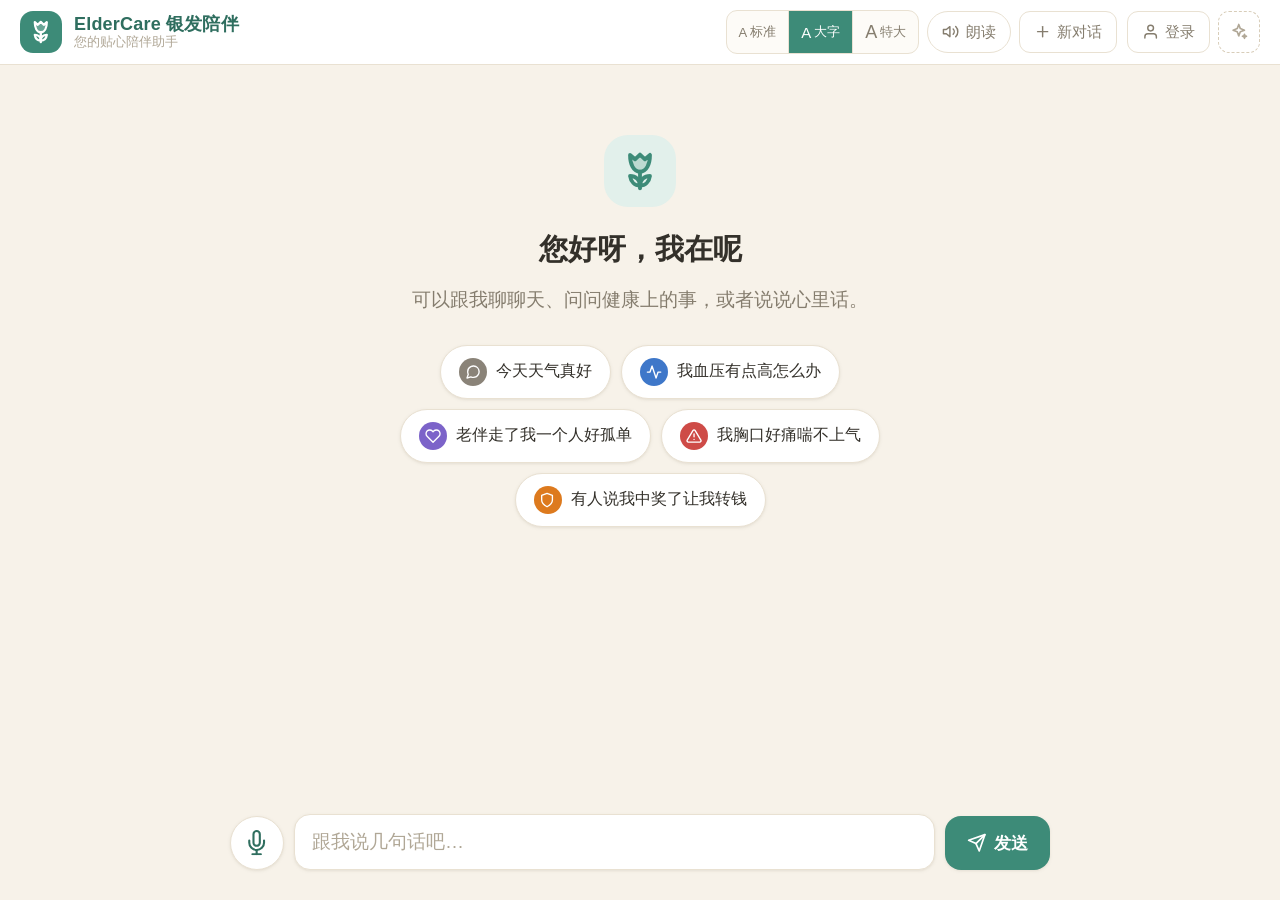
==== commit f95801b0: "feat: 移动端顶栏双排适配 + README 特性更新 顶栏拆成品牌+账号 / 工具按钮两排，品牌名单行省略， 超小屏账号徽标折叠为头像；375px 无横向滚动。" ====
--- a/static/index.html
+++ b/static/index.html
@@ -108,6 +108,8 @@
         <button class="btn-ghost" id="historyBtn" title="历史对话" hidden>
           <svg class="icon"><use href="#i-clock"/></svg><span>历史</span>
         </button>
+      </div>
+      <div class="topbar-auth">
         <button class="btn-ghost" id="loginBtn" title="登录账号">
           <svg class="icon"><use href="#i-user"/></svg><span>登录</span>
         </button>
--- a/static/style.css
+++ b/static/style.css
@@ -65,8 +65,7 @@
 .topbar {
   display: flex;
   align-items: center;
-  justify-content: space-between;
-  gap: 12px;
+  gap: 10px;
   padding: 10px 20px;
   background: var(--surface);
   border-bottom: 1px solid var(--border);
@@ -87,7 +86,8 @@
 .brand-name { font-size: 18px; font-weight: 700; color: var(--primary-dark); letter-spacing: 0.2px; }
 .brand-sub { font-size: 12.5px; color: var(--text-faint); }
 
-.topbar-actions { display: flex; align-items: center; gap: 8px; flex-wrap: wrap; justify-content: flex-end; }
+.topbar-actions { display: flex; align-items: center; gap: 8px; margin-left: auto; }
+.topbar-auth { display: flex; align-items: center; gap: 8px; }
 
 .btn-ghost {
   display: inline-flex; align-items: center; gap: 6px;
@@ -811,9 +811,14 @@
 }
 
 @media (max-width: 760px) {
-  .topbar { padding: 8px 12px; }
+  /* 顶栏两排：第一排 品牌 + 账号/演示，第二排 工具按钮均布 */
+  .topbar { flex-wrap: wrap; row-gap: 8px; padding: 8px 12px; }
+  .brand { flex: 1; min-width: 0; }
   .brand-sub { display: none; }
-  .brand-mark { width: 38px; height: 38px; font-size: 21px; }
+  .brand-mark { width: 36px; height: 36px; font-size: 20px; }
+  .brand-name { font-size: 16px; white-space: nowrap; overflow: hidden; text-overflow: ellipsis; }
+  .topbar-auth { margin-left: auto; flex-shrink: 0; }
+  .topbar-actions { order: 3; width: 100%; margin-left: 0; justify-content: space-between; }
   .btn-ghost span, .pill-toggle span { display: none; }
   .btn-ghost, .pill-toggle { padding: 9px 11px; }
   .font-toggle button { padding: 8px 8px; font-size: 0; gap: 0; }
@@ -840,3 +845,9 @@
   .send-btn span { display: none; }
   textarea#input { padding: 11px 13px; }
 }
+
+@media (max-width: 420px) {
+  #userName { display: none; }  /* 超小屏账号徽标只留头像和登出 */
+  .user-chip { gap: 4px; }
+  .demo-toggle { width: 38px; height: 38px; }
+}
